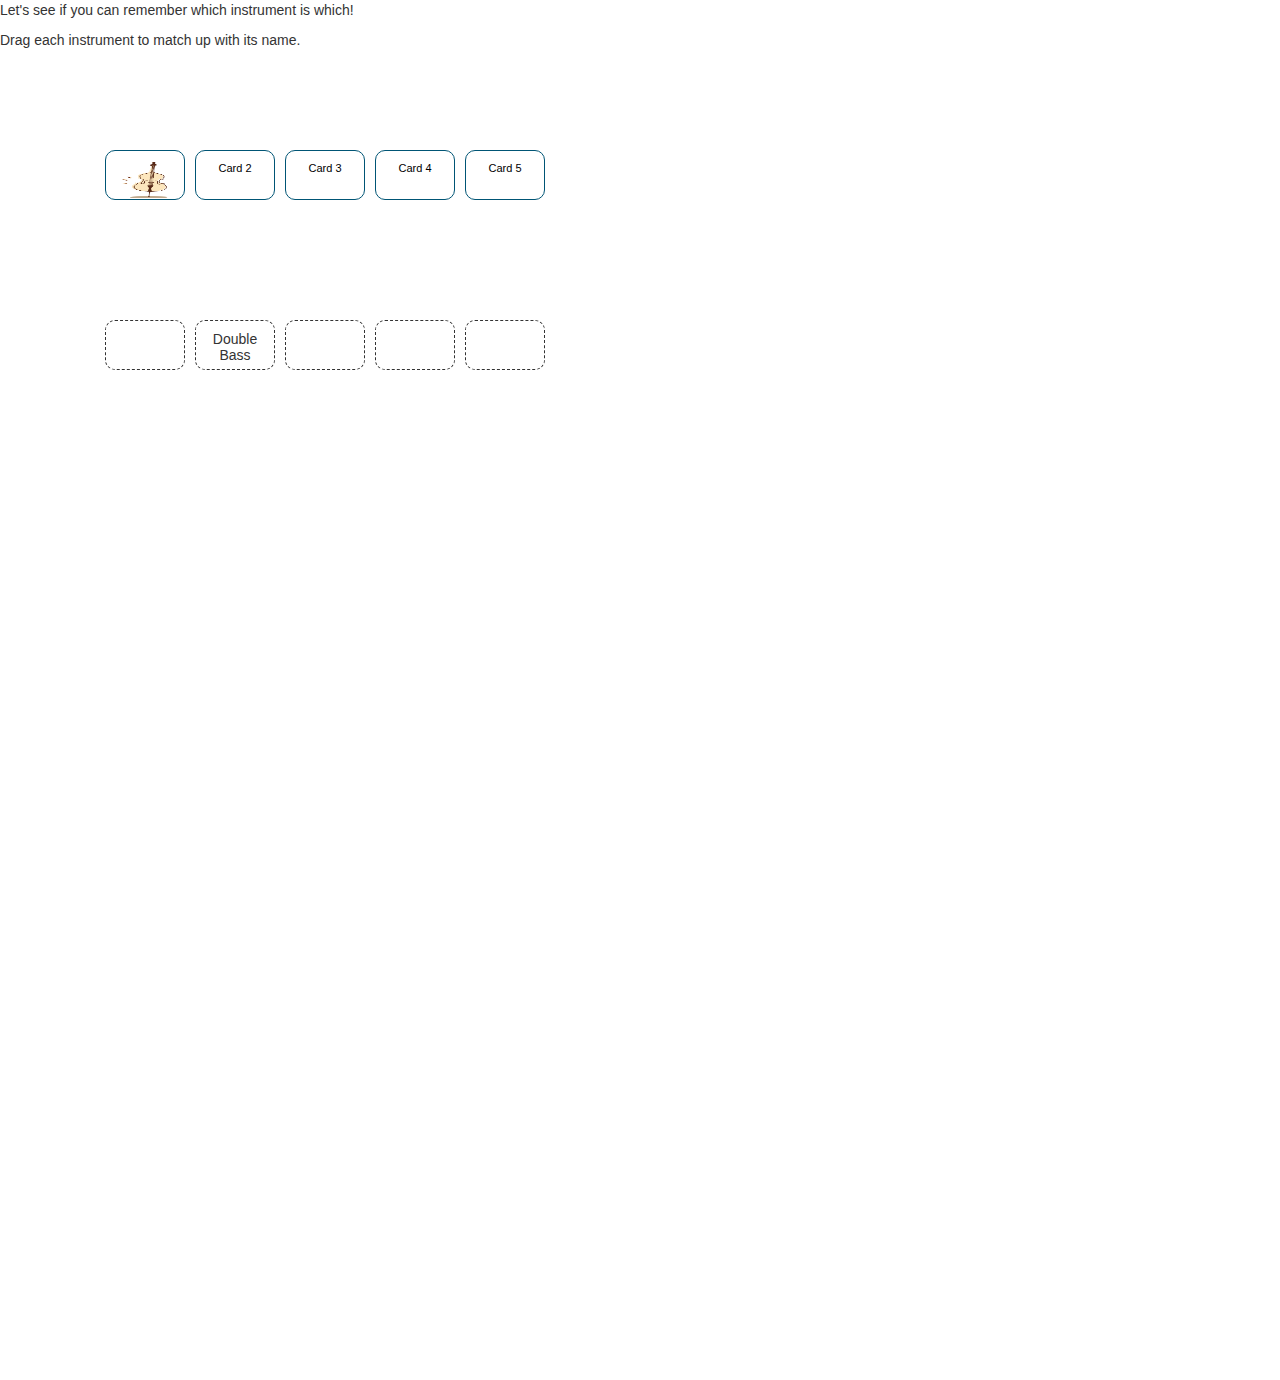
==== matching-game.html @ 83e467b5 "First commit" ====
<!DOCTYPE html>
<html lang="en">
  <head>
    <meta charset="utf-8">
    <meta http-equiv="X-UA-Compatible" content="IE=edge">
    <meta name="viewport" content="width=device-width, initial-scale=1">
    <!-- The above 3 meta tags *must* come first in the head; any other head content must come *after* these tags -->
    <title>Orchestra Slider</title>

    <!-- Latest compiled and minified CSS -->



    <link rel="stylesheet" href="css/matching-styles.css">
    <link href="css/bootstrap.min.css" rel="stylesheet">

    </head>

    <!-- HTML5 shim and Respond.js for IE8 support of HTML5 elements and media queries -->
    <!-- WARNING: Respond.js doesn't work if you view the page via file:// -->
    <!--[if lt IE 9]>
      <script src="https://oss.maxcdn.com/html5shiv/3.7.2/html5shiv.min.js"></script>
      <script src="https://oss.maxcdn.com/respond/1.4.2/respond.min.js"></script>
    <![endif]-->

  <body>
    <p>Let's see if you can remember which instrument is which!</p>
    <p>Drag each instrument to match up with its name. </p>

    <div id="content" class="container content">
        <!-- Modal -->

        <div id="cardPile" class="row">
            <div id="element_1" class="col-sm-12"><img src="img/double-bass.jpg" width= "100%" height="100%"></div>
            <div id="element_2" class="col-sm-12">Card 2</div>
            <div id="element_3" class="col-sm-12">Card 3</div>
            <div id="element_4" class="col-sm-12">Card 4</div>
            <div id="element_5" class="col-sm-12">Card 5</div>

        </div>
        <div id="cardSlots" class="row">
            <div id="slot_2" class="col-sm-12"></div>
              <div id="slot_1" class="col-sm-12">Double Bass</div>
              <div id="slot_3" class="col-sm-12"></div>
              <div id="slot_4" class="col-sm-12"></div>
              <div id="slot_5" class="col-sm-12"></div>
        </div>
    </div>


    <!--Modal-->
    <div class="modal fade" id="textModal">
        <div class="modal-dialog">
            <div class="modal-content">
                <div class="modal-header">
                    <button type="button" class="close" data-dismiss="modal" aria-hidden="true">&times;</button>
                     <h4 class="modal-title" style="text-align:center">Great Work!</h4>

                </div>
                <div class="modal-body">Everything was matched :)</div>
                <div class="modal-footer">
                    <button type="button" class="btn btn-default" data-dismiss="modal">Close</button> <a href="www.google.com"><button type="button" class="btn btn-primary">Next</button></a>

                </div>
            </div>
        </div>
    </div>






    <!-- jQuery (necessary for Bootstrap's JavaScript plugins) -->
    <script src="https://ajax.googleapis.com/ajax/libs/jquery/1.11.3/jquery.min.js"></script>
    <!-- Include all compiled plugins (below), or include individual files as needed -->
    <!-- Latest compiled and minified JavaScript -->
<script src="js/jquery-ui.min.js"></script>
  <script src="js/matching.js"></script>

  </body>
</html>
---- css/matching-styles.css ----
@charset"utf-8";

/* CSS Document */
 body {
    margin: 30px;
    font-family: Arial, Helvetica, sans-serif;
    line-height: 1.8em;
    color: #333;
}
#content {
    margin: 80px 70px;
    text-align: center;
    -moz-user-select: none;
    -webkit-user-select: none;
    user-select: none;
}
/* Header/footer boxes */
 .wideBox {
    clear: both;
    text-align: center;
    margin: 70px;
    padding: 10px;
    background: #ebedf2;
    border: 1px solid #333;
}
.wideBox h1 {
    font-weight: bold;
    margin: 20px;
    color: #666;
    font-size: 1.5em;
}
#cardSlots {
    margin: 50px auto 0 auto;
}
#cardPile {
    margin: 0 auto;
}
#cardPile {
    width: 1200px;
    height: 120px;
    padding: 20px;
}
#cardSlots {
    width: 1200px;
    height: 1000px;
    padding: 20px;
    font-family: Arial, Helvetica, sans-serif;
    line-height: normal;
}
#cardSlots div, #cardPile div {
    float: left;
    width: 80px;
    height: 50px;
    padding: 10px;
    padding-bottom: 0;
    border: 1px solid #333;
    -moz-border-radius: 10px;
    -webkit-border-radius: 10px;
    border-radius: 10px;
    margin: 0 0 0 10px;
    background: #fff;
}
#cardSlots div:first-child, #cardPile div:first-child {
    margin-left: 0;
}
#cardSlots div.hovered {
    background: #aaa;
}
#cardSlots div {
    border: 1px dashed #333;
}
#cardPile div {
    background: #fff;
    border: 1px solid #005575;
    color: #000;
    font-size: 11px;
    font-family: Arial, Helvetica, sans-serif;
    line-height: 1.3;
}
#cardPile div.ui-draggable-dragging {
    -moz-box-shadow: 0 0 .5em rgba(0, 0, 0, .8);
    -webkit-box-shadow: 0 0 .5em rgba(0, 0, 0, .8);
    box-shadow: 0 0 .5em rgba(0, 0, 0, .8);
}
#card1.correct {
    background: #5fcf80;
    color: #fff;
}
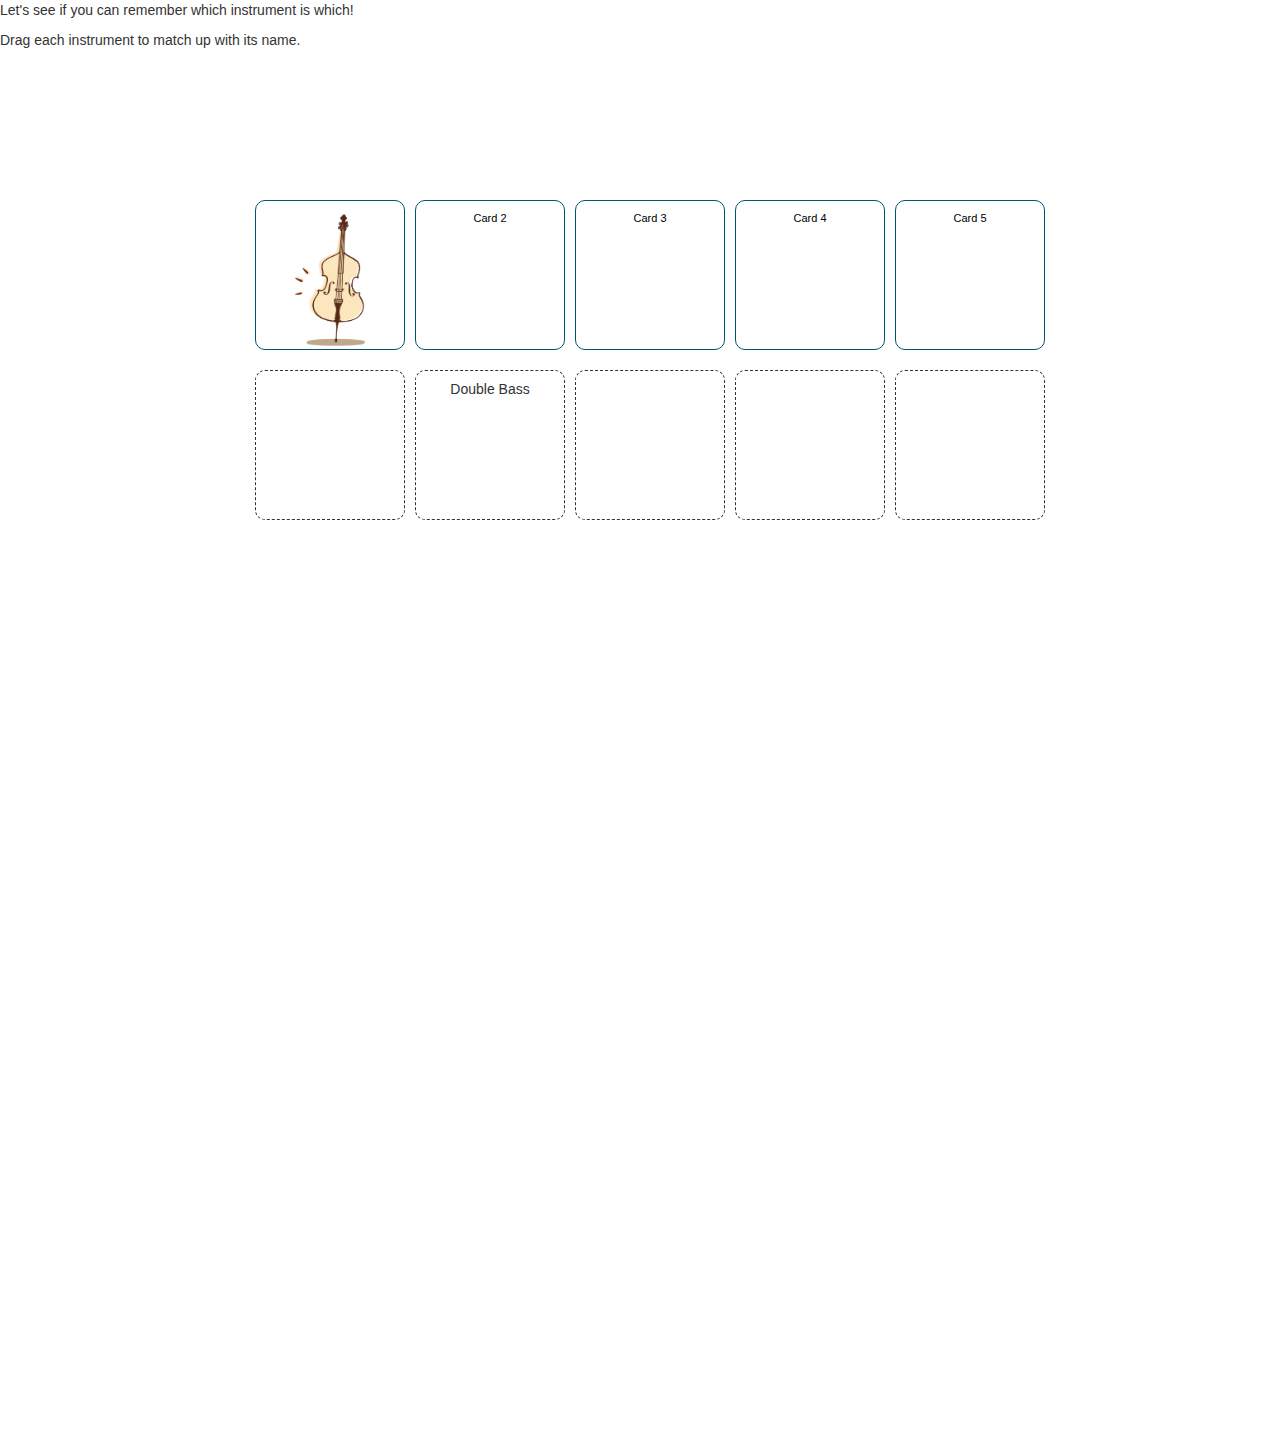
==== commit ba266447: "again" ====
--- a/matching-game.html
+++ b/matching-game.html
@@ -32,7 +32,7 @@
         <!-- Modal -->
 
         <div id="cardPile" class="row">
-            <div id="element_1" class="col-sm-12"><img src="img/double-bass.jpg" width= "100%" height="100%"></div>
+            <div id="element_1" class="col-sm-12"><img src="img/double-bass.jpg" width= "70%" height="100%"></div>
             <div id="element_2" class="col-sm-12">Card 2</div>
             <div id="element_3" class="col-sm-12">Card 3</div>
             <div id="element_4" class="col-sm-12">Card 4</div>
--- a/css/matching-styles.css
+++ b/css/matching-styles.css
@@ -37,20 +37,25 @@
 }
 #cardPile {
     width: 1200px;
-    height: 120px;
+    height: 120px; /*120*/
     padding: 20px;
+    margin-left:150px; /*this is how i centered*/
+    margin-top:50px;
 }
 #cardSlots {
     width: 1200px;
     height: 1000px;
     padding: 20px;
+    margin-left:150px; /*how i centered*/
     font-family: Arial, Helvetica, sans-serif;
     line-height: normal;
 }
+
+/*this is how we change the individual boxes*/
 #cardSlots div, #cardPile div {
     float: left;
-    width: 80px;
-    height: 50px;
+    width: 150px;/*80*/
+    height: 150px; /*50px*/
     padding: 10px;
     padding-bottom: 0;
     border: 1px solid #333;
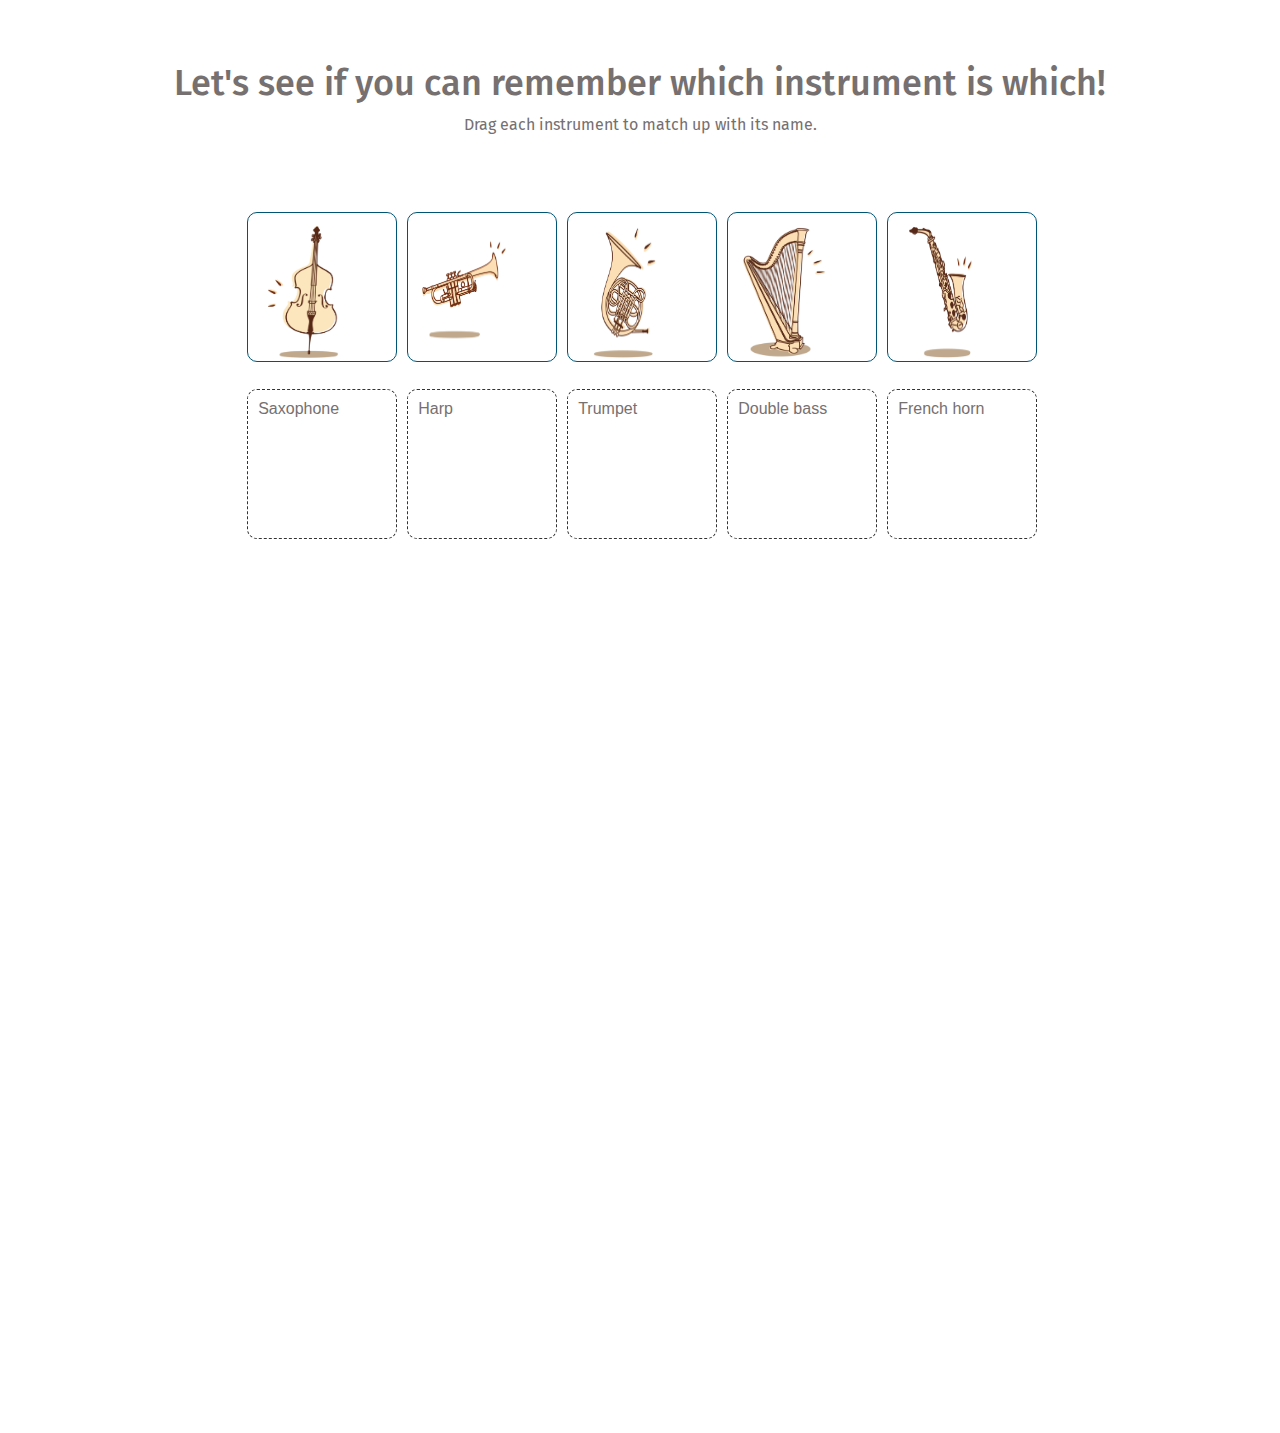
==== commit 15358600: "more quiz updates" ====
--- a/matching-game.html
+++ b/matching-game.html
@@ -6,14 +6,16 @@
     <meta http-equiv="X-UA-Compatible" content="IE=edge">
     <meta name="viewport" content="width=device-width, initial-scale=1">
     <!-- The above 3 meta tags *must* come first in the head; any other head content must come *after* these tags -->
-    <title>Orchestra Slider</title>
+<link href='https://fonts.googleapis.com/css?family=Fira+Sans:400,300,700' rel='stylesheet' type='text/css'>
+
+    <title>What's in an Orchestra?</title>
 
     <!-- Latest compiled and minified CSS -->
 
 
+<link href="css/bootstrap.min.css" rel="stylesheet">
+    <link rel="stylesheet" href="css/matching-styles.css">
 
-    <link rel="stylesheet" href="css/matching-styles.css">
-    <link href="css/bootstrap.min.css" rel="stylesheet">
 
     </head>
 
@@ -25,26 +27,27 @@
     <![endif]-->
 
   <body>
-    <p>Let's see if you can remember which instrument is which!</p>
-    <p>Drag each instrument to match up with its name. </p>
-
+<div id="head-text">
+    <h1 class="text" >Let's see if you can remember which instrument is which!</h1>
+    <p class="text">Drag each instrument to match up with its name. </p>
+</div>
     <div id="content" class="container content">
         <!-- Modal -->
 
         <div id="cardPile" class="row">
-            <div id="element_1" class="col-sm-12"><img src="img/double-bass.jpg" width= "70%" height="100%"></div>
-            <div id="element_2" class="col-sm-12">Card 2</div>
-            <div id="element_3" class="col-sm-12">Card 3</div>
-            <div id="element_4" class="col-sm-12">Card 4</div>
-            <div id="element_5" class="col-sm-12">Card 5</div>
+            <div id="element_1" class="col-xs-6"><img src="img/double-bass.jpg" alt="double-bass" width= "70%" height="100%"></div>
+            <div id="element_2" class="col-xs-6"><img src="img/trumpet.jpg" alt="trumpet" width="70%" height="100%"></div>
+            <div id="element_3" class="col-xs-6"><img src="img/french-horn.jpg" alt="french-horn" width="70%" height="100%"></div>
+            <div id="element_4" class="col-xs-6"><img src="img/harp.jpg" alt="harp" width="70%" height="100%"></div>
+            <div id="element_5" class="col-xs-6"><img src="img/sax.jpg" alt="sax"width="70%" height="100%"></div>
 
         </div>
         <div id="cardSlots" class="row">
-            <div id="slot_2" class="col-sm-12"></div>
-              <div id="slot_1" class="col-sm-12">Double Bass</div>
-              <div id="slot_3" class="col-sm-12"></div>
-              <div id="slot_4" class="col-sm-12"></div>
-              <div id="slot_5" class="col-sm-12"></div>
+            <div id="slot_5" class="col-sm-12">Saxophone</div>
+              <div id="slot_4" class="col-sm-12">Harp</div>
+              <div id="slot_2" class="col-sm-12">Trumpet</div>
+              <div id="slot_1" class="col-sm-12">Double bass</div>
+              <div id="slot_3" class="col-sm-12">French horn</div>
         </div>
     </div>
 
@@ -60,7 +63,7 @@
                 </div>
                 <div class="modal-body">Everything was matched :)</div>
                 <div class="modal-footer">
-                    <button type="button" class="btn btn-default" data-dismiss="modal">Close</button> <a href="www.google.com"><button type="button" class="btn btn-primary">Next</button></a>
+                 <a href="index.html"><button type="button" class="btn btn-primary">Sweet, take me home!</button></a>
 
                 </div>
             </div>
@@ -76,8 +79,10 @@
     <script src="https://ajax.googleapis.com/ajax/libs/jquery/1.11.3/jquery.min.js"></script>
     <!-- Include all compiled plugins (below), or include individual files as needed -->
     <!-- Latest compiled and minified JavaScript -->
-<script src="js/jquery-ui.min.js"></script>
+<script src="js/bootstrap.min.js"></script>
+  <script src="js/jquery-ui.min.js"></script>
   <script src="js/matching.js"></script>
+
 
   </body>
 </html>
--- a/css/matching-styles.css
+++ b/css/matching-styles.css
@@ -2,13 +2,22 @@
 
 /* CSS Document */
  body {
-    margin: 30px;
-    font-family: Arial, Helvetica, sans-serif;
+    margin: 5%; /*30px*/
+    /*font-family: Arial, Helvetica, sans-serif;
     line-height: 1.8em;
-    color: #333;
+    color: #333;*/
+
+
+
+      font-size: 1.6rem;
+      font-family: "Fira Sans", sans-serif; /*Fira Sans*/
+      color: #767070;
+      background-color: #ffffff;
+    }
+
 }
 #content {
-    margin: 80px 70px;
+    margin: 15% 11%; /*80px 70px; */
     text-align: center;
     -moz-user-select: none;
     -webkit-user-select: none;
@@ -18,35 +27,35 @@
  .wideBox {
     clear: both;
     text-align: center;
-    margin: 70px;
-    padding: 10px;
+    margin: 11%;/*70px;*/
+    padding: 3%; /*10px;*/
     background: #ebedf2;
     border: 1px solid #333;
 }
 .wideBox h1 {
     font-weight: bold;
-    margin: 20px;
+    margin: 15%;/*20px;*/
     color: #666;
     font-size: 1.5em;
 }
 #cardSlots {
-    margin: 50px auto 0 auto;
+    margin: 5% auto 0 auto; /*50*/
 }
 #cardPile {
     margin: 0 auto;
 }
 #cardPile {
-    width: 1200px;
+   width: 80%; /*1200px;*/
     height: 120px; /*120*/
-    padding: 20px;
-    margin-left:150px; /*this is how i centered*/
-    margin-top:50px;
+    padding:20px;
+    margin-left: 13%;/*150px this is how i centered*/
+    margin-top: 4%; /*50px*/
 }
 #cardSlots {
-    width: 1200px;
+    width: 80%; /*1200px;*/
     height: 1000px;
     padding: 20px;
-    margin-left:150px; /*how i centered*/
+    margin-left:13%; /*how i centered*/
     font-family: Arial, Helvetica, sans-serif;
     line-height: normal;
 }
@@ -54,7 +63,7 @@
 /*this is how we change the individual boxes*/
 #cardSlots div, #cardPile div {
     float: left;
-    width: 150px;/*80*/
+    width:150px;/*80*/
     height: 150px; /*50px*/
     padding: 10px;
     padding-bottom: 0;
@@ -87,7 +96,16 @@
     -webkit-box-shadow: 0 0 .5em rgba(0, 0, 0, .8);
     box-shadow: 0 0 .5em rgba(0, 0, 0, .8);
 }
-#card1.correct {
+/*#card1.correct {
     background: #5fcf80;
     color: #fff;
+}*/
+
+.text{
+  text-align:center;
 }
+
+#head-text{
+  margin-top:50px;
+  color: #767070;
+}
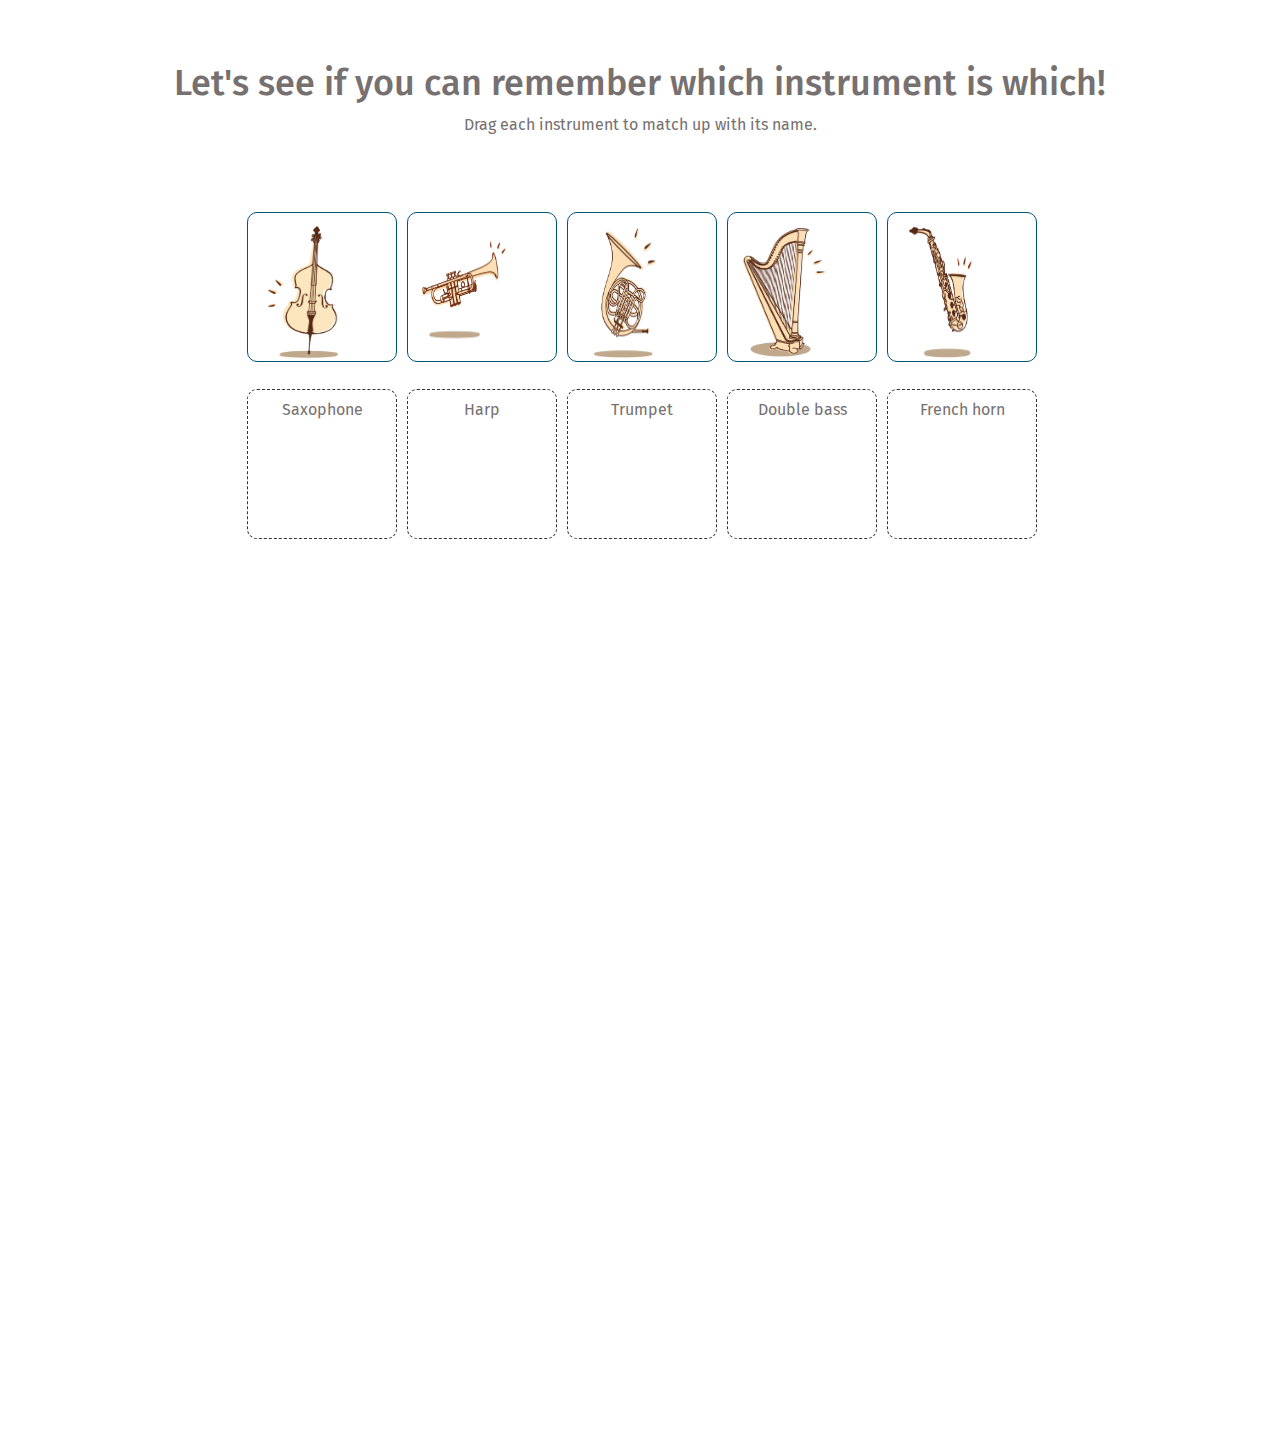
==== commit f83369ef: "final-changes" ====
--- a/matching-game.html
+++ b/matching-game.html
@@ -43,7 +43,7 @@
 
         </div>
         <div id="cardSlots" class="row">
-            <div id="slot_5" class="col-sm-12">Saxophone</div>
+            <div id="slot_5" class="col-sm-12" >Saxophone</div>
               <div id="slot_4" class="col-sm-12">Harp</div>
               <div id="slot_2" class="col-sm-12">Trumpet</div>
               <div id="slot_1" class="col-sm-12">Double bass</div>
@@ -61,7 +61,7 @@
                      <h4 class="modal-title" style="text-align:center">Great Work!</h4>
 
                 </div>
-                <div class="modal-body">Everything was matched :)</div>
+                <div class="modal-body">You matched them all correctly!</div>
                 <div class="modal-footer">
                  <a href="index.html"><button type="button" class="btn btn-primary">Sweet, take me home!</button></a>
 
--- a/css/matching-styles.css
+++ b/css/matching-styles.css
@@ -56,8 +56,9 @@
     height: 1000px;
     padding: 20px;
     margin-left:13%; /*how i centered*/
-    font-family: Arial, Helvetica, sans-serif;
+    font-family: "Fira Sans", sans-serif; /*Arial, Helvetica, sans-serif;*/
     line-height: normal;
+    text-align: center;
 }
 
 /*this is how we change the individual boxes*/
@@ -73,6 +74,7 @@
     border-radius: 10px;
     margin: 0 0 0 10px;
     background: #fff;
+
 }
 #cardSlots div:first-child, #cardPile div:first-child {
     margin-left: 0;
